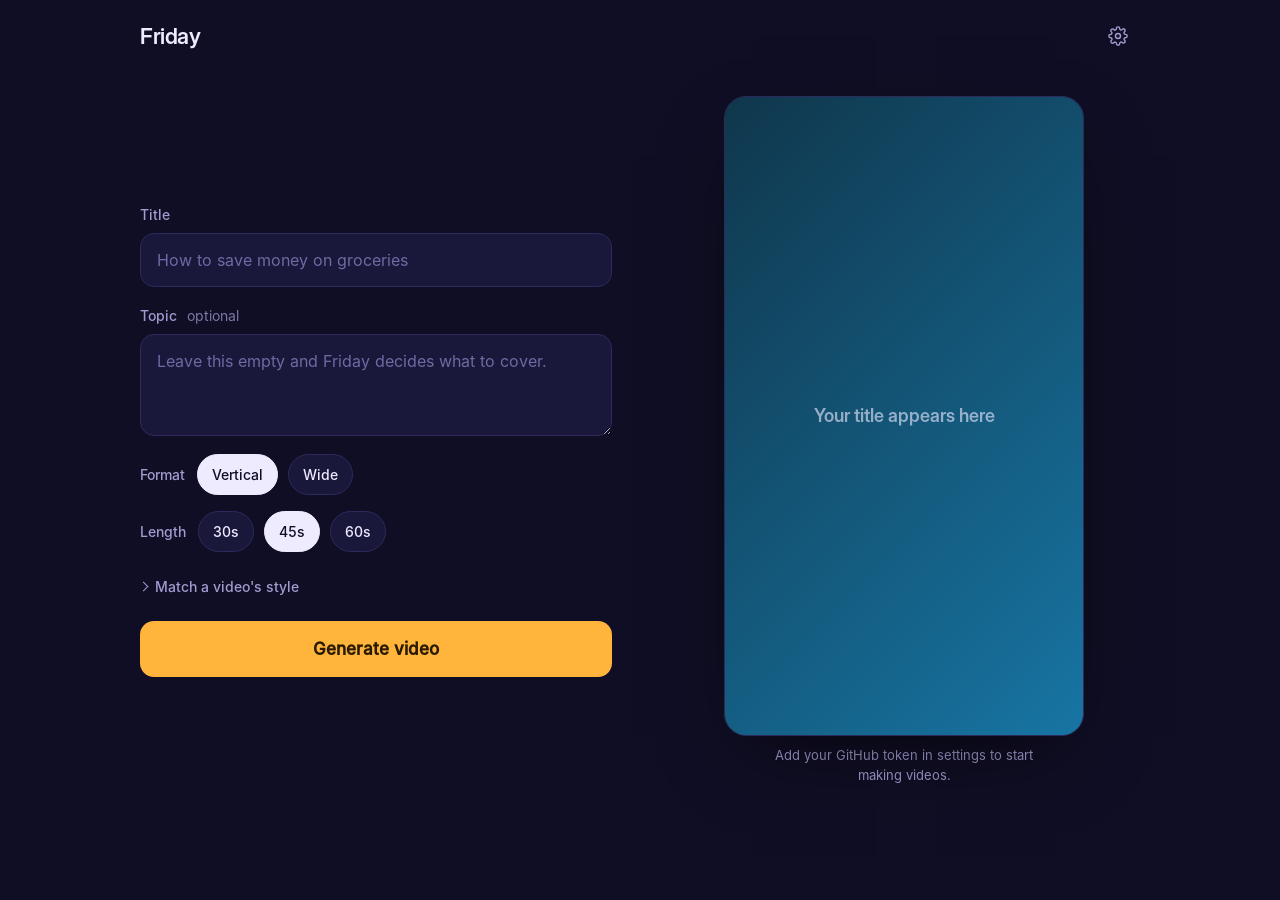
==== web/index.html @ fcac16cd "Add Friday: free AI short-video generator (web app + render engine) Give a title, press Generate, ge" ====
<!doctype html>
<html lang="en">
<head>
  <meta charset="utf-8">
  <meta name="viewport" content="width=device-width, initial-scale=1, viewport-fit=cover">
  <title>Friday</title>
  <meta name="description" content="Give Friday a title and press Generate. It writes, voices, captions and renders the video.">
  <meta name="theme-color" content="#100e24">
  <link rel="manifest" href="manifest.webmanifest">
  <link rel="icon" href="icons/icon.svg" type="image/svg+xml">
  <link rel="apple-touch-icon" href="icons/icon-192.png">
  <link rel="stylesheet" href="styles.css">
</head>
<body>
  <header class="top">
    <span class="brand">Friday</span>
    <button class="icon-btn" id="open-settings" type="button" aria-label="Connection settings">
      <svg viewBox="0 0 24 24" width="20" height="20" fill="none" stroke="currentColor" stroke-width="1.7" stroke-linecap="round" stroke-linejoin="round" aria-hidden="true"><circle cx="12" cy="12" r="3"/><path d="M19.4 15a1.7 1.7 0 0 0 .3 1.8l.1.1a2 2 0 1 1-2.8 2.8l-.1-.1a1.7 1.7 0 0 0-1.8-.3 1.7 1.7 0 0 0-1 1.5V21a2 2 0 1 1-4 0v-.1a1.7 1.7 0 0 0-1.1-1.5 1.7 1.7 0 0 0-1.8.3l-.1.1a2 2 0 1 1-2.8-2.8l.1-.1a1.7 1.7 0 0 0 .3-1.8 1.7 1.7 0 0 0-1.5-1H3a2 2 0 1 1 0-4h.1a1.7 1.7 0 0 0 1.5-1.1 1.7 1.7 0 0 0-.3-1.8l-.1-.1a2 2 0 1 1 2.8-2.8l.1.1a1.7 1.7 0 0 0 1.8.3H9a1.7 1.7 0 0 0 1-1.5V3a2 2 0 1 1 4 0v.1a1.7 1.7 0 0 0 1 1.5 1.7 1.7 0 0 0 1.8-.3l.1-.1a2 2 0 1 1 2.8 2.8l-.1.1a1.7 1.7 0 0 0-.3 1.8V9a1.7 1.7 0 0 0 1.5 1H21a2 2 0 1 1 0 4h-.1a1.7 1.7 0 0 0-1.5 1z"/></svg>
    </button>
  </header>

  <main class="layout" id="layout" data-aspect="9:16" data-state="idle">
    <section class="stage-wrap" aria-label="Preview">
      <div class="stage" id="stage">
        <div class="stage__bg" aria-hidden="true"></div>
        <p class="stage__title" id="stage-title" data-empty="true">Your title appears here</p>
        <div class="stage__work" id="stage-work" hidden>
          <p class="stage__label" id="work-label" role="status" aria-live="polite">Waiting in line</p>
          <div class="stage__bar" aria-hidden="true"><i id="work-bar"></i></div>
        </div>
        <video class="stage__video" id="player" controls playsinline hidden></video>
      </div>
      <p class="engine-note" id="engine-note" hidden></p>
    </section>

    <form class="composer" id="composer" novalidate>
      <div class="field">
        <label for="title">Title</label>
        <input id="title" name="title" type="text" maxlength="120" autocomplete="off" placeholder="How to save money on groceries" required>
      </div>

      <div class="field">
        <label for="topic">Topic <span class="opt">optional</span></label>
        <textarea id="topic" name="topic" rows="3" maxlength="2000" placeholder="Leave this empty and Friday decides what to cover."></textarea>
      </div>

      <div class="row">
        <fieldset class="seg" id="aspect-seg">
          <legend>Format</legend>
          <label><input type="radio" name="aspect" value="9:16" checked><span>Vertical</span></label>
          <label><input type="radio" name="aspect" value="16:9"><span>Wide</span></label>
        </fieldset>
        <fieldset class="seg" id="length-seg">
          <legend>Length</legend>
          <label><input type="radio" name="seconds" value="30"><span>30s</span></label>
          <label><input type="radio" name="seconds" value="45" checked><span>45s</span></label>
          <label><input type="radio" name="seconds" value="60"><span>60s</span></label>
        </fieldset>
      </div>

      <details class="style">
        <summary>Match a video's style</summary>
        <div class="style__body">
          <label class="sr-only" for="style-url">YouTube link</label>
          <input id="style-url" name="style_url" type="url" inputmode="url" autocomplete="off" placeholder="Paste a YouTube link">
          <p class="hint">Friday copies the pacing and structure, never the words.</p>
        </div>
      </details>

      <div class="actions">
        <p class="error" id="error" role="alert" hidden></p>
        <ul class="notes" id="notes" hidden></ul>
        <button class="go" id="go" type="submit">Generate video</button>
        <div class="after" id="after" hidden>
          <a class="btn" id="download" href="#" download>Download video</a>
          <button class="btn btn--quiet" id="again" type="button">Make another</button>
        </div>
      </div>
    </form>
  </main>

  <dialog id="settings" aria-labelledby="settings-title">
    <form method="dialog" id="settings-form">
      <h2 id="settings-title">Connection</h2>
      <p class="hint">Friday renders your videos on GitHub, for free. It needs a token that can only run this one repository's Render workflow.</p>
      <label for="gh-token">GitHub token</label>
      <input id="gh-token" type="password" autocomplete="off" placeholder="github_pat_...">
      <p class="hint"><a href="https://github.com/settings/personal-access-tokens/new" target="_blank" rel="noopener">Create a token</a>. Choose "Only select repositories", pick this one, and set Actions to read and write. Nothing else.</p>
      <label for="gh-repo">Repository</label>
      <input id="gh-repo" type="text" autocomplete="off" spellcheck="false" placeholder="owner/repository">
      <details class="style">
        <summary>Use my own engine instead</summary>
        <div class="style__body">
          <label for="api-url">Engine address</label>
          <input id="api-url" type="url" inputmode="url" autocomplete="off" placeholder="https://engine.example.com">
          <label for="api-key">Access key <span class="opt">if you set one</span></label>
          <input id="api-key" type="password" autocomplete="off">
          <p class="hint">When an address is set, Friday uses it and ignores GitHub.</p>
        </div>
      </details>
      <p class="status" id="settings-status" role="status"></p>
      <div class="dialog-actions">
        <button class="btn btn--quiet" value="cancel" type="submit">Close</button>
        <button class="btn" id="save-settings" type="button">Save and test</button>
      </div>
    </form>
  </dialog>

  <script src="app.js"></script>
</body>
</html>
---- web/styles.css ----
@font-face { font-family: "Inter"; font-weight: 400; font-display: swap; src: url("fonts/inter-regular.woff") format("woff"); }
@font-face { font-family: "Inter"; font-weight: 500; font-display: swap; src: url("fonts/inter-medium.woff") format("woff"); }
@font-face { font-family: "Inter Display"; font-weight: 600; font-display: swap; src: url("fonts/inter-display-semibold.woff") format("woff"); }

:root {
  --night: #100e24;
  --panel: #19173a;
  --panel-hi: #221f4b;
  --line: #2d2a5c;
  --moon: #eeebff;
  --dim: #a09bd0;
  --signal: #ffb43b;
  --signal-ink: #2a1b00;
  --danger: #ff8a98;
  --ui: "Inter", system-ui, -apple-system, "Segoe UI", Roboto, sans-serif;
  --display: "Inter Display", "Inter", system-ui, sans-serif;
  --radius: 14px;
  color-scheme: dark;
}

*, *::before, *::after { box-sizing: border-box; }
html { -webkit-text-size-adjust: 100%; }
body {
  margin: 0;
  min-height: 100dvh;
  background: var(--night);
  color: var(--moon);
  font: 400 16px/1.5 var(--ui);
  padding: env(safe-area-inset-top) env(safe-area-inset-right) env(safe-area-inset-bottom) env(safe-area-inset-left);
}

.sr-only { position: absolute; width: 1px; height: 1px; overflow: hidden; clip: rect(0 0 0 0); white-space: nowrap; }
[hidden] { display: none !important; }

:focus-visible { outline: 2px solid var(--signal); outline-offset: 2px; }

/* ---------- header ---------- */
.top {
  display: flex; align-items: center; justify-content: space-between;
  max-width: 1040px; margin: 0 auto; padding: 14px 20px;
}
.brand { font: 600 22px/1 var(--display); letter-spacing: -0.02em; }
.icon-btn {
  display: grid; place-items: center; width: 44px; height: 44px;
  background: none; border: 0; border-radius: 50%; color: var(--dim); cursor: pointer;
}
.icon-btn:hover { color: var(--moon); background: var(--panel); }

/* ---------- layout ---------- */
.layout {
  --stage-h: min(46dvh, 460px);
  display: grid; gap: 20px;
  max-width: 1040px; margin: 0 auto; padding: 4px 20px 24px;
}
.stage-wrap { display: grid; justify-items: center; gap: 10px; }
.composer { display: grid; gap: 18px; align-content: start; max-width: 520px; width: 100%; margin: 0 auto; }

@media (min-width: 860px) {
  .layout {
    --stage-h: min(72dvh, 640px);
    grid-template-columns: minmax(0, 1fr) minmax(0, 1fr);
    gap: 56px; align-items: center; padding-top: 24px;
  }
  .stage-wrap { order: 2; }
  .composer { order: 1; margin: 0; justify-self: end; }
}

/* ---------- stage: the one memorable thing ---------- */
.stage {
  position: relative; overflow: hidden; isolation: isolate;
  height: var(--stage-h); aspect-ratio: 9 / 16; max-width: 100%;
  border-radius: 22px; background: #0e2a3a;
  border: 1px solid var(--line);
  box-shadow: 0 30px 80px -30px rgba(0, 0, 0, 0.7);
  display: grid; place-items: center;
  transition: aspect-ratio 0.35s ease;
}
.layout[data-aspect="16:9"] .stage { aspect-ratio: 16 / 9; height: auto; width: min(100%, calc(var(--stage-h) * 16 / 9)); }
@media (min-width: 860px) { .layout[data-aspect="16:9"] .stage { width: 100%; } }

.stage__bg {
  position: absolute; inset: -20%; z-index: -1;
  background: linear-gradient(135deg, #0e2a3a 0%, #1fb6ff 100%);
  background-size: 160% 160%;
  animation: drift 14s ease-in-out infinite alternate;
}
@keyframes drift { to { background-position: 100% 100%; transform: rotate(4deg) scale(1.05); } }

.stage__title {
  margin: 0; padding: 0 9%; text-align: center;
  font: 600 clamp(26px, 5.2vw, 44px) / 1.1 var(--display); letter-spacing: -0.025em;
  text-wrap: balance; overflow-wrap: anywhere;
  text-shadow: 0 2px 22px rgba(0, 0, 0, 0.45);
}
.layout[data-aspect="16:9"] .stage__title { font-size: clamp(22px, 3.4vw, 40px); }
.stage__title[data-empty="true"] { font-weight: 500; font-size: 18px; letter-spacing: 0; opacity: 0.6; text-shadow: none; }

.stage__work {
  position: absolute; inset: auto 0 0 0; padding: 18px 20px 20px;
  background: linear-gradient(to top, rgba(10, 8, 28, 0.78), transparent);
}
.stage__label { margin: 0 0 10px; font-size: 14px; font-weight: 500; text-align: center; }
.stage__bar { height: 4px; border-radius: 4px; background: rgba(255, 255, 255, 0.18); overflow: hidden; }
.stage__bar i { display: block; height: 100%; width: 0; background: var(--signal); border-radius: 4px; transition: width 0.6s ease; }

.stage__video { position: absolute; inset: 0; width: 100%; height: 100%; object-fit: contain; background: #000; }
.layout[data-state="running"] .stage__title { transform: translateY(-14%); transition: transform 0.4s ease; }

.engine-note { margin: 0; max-width: 34ch; text-align: center; font-size: 13px; color: var(--dim); }

/* ---------- form ---------- */
.field { display: grid; gap: 8px; }
label, legend { font-size: 14px; font-weight: 500; color: var(--dim); padding: 0; }
.opt { font-weight: 400; opacity: 0.75; margin-left: 6px; }

input[type="text"], input[type="url"], input[type="password"], textarea {
  width: 100%; padding: 14px 16px; font: inherit; color: var(--moon);
  background: var(--panel); border: 1px solid var(--line); border-radius: var(--radius);
  transition: border-color 0.15s, background 0.15s;
}
textarea { resize: vertical; min-height: 88px; }
input::placeholder, textarea::placeholder { color: #6f6aa3; }
input:hover, textarea:hover { border-color: #3c3880; }
input:focus-visible, textarea:focus-visible { outline: none; border-color: var(--signal); background: var(--panel-hi); }

.row { display: flex; flex-wrap: wrap; gap: 16px 20px; }
.seg { display: flex; flex-wrap: wrap; align-items: center; gap: 10px; border: 0; margin: 0; padding: 0; min-width: 0; }
.seg legend { float: left; margin-right: 2px; }
.seg label { position: relative; color: var(--moon); }
.seg input { position: absolute; opacity: 0; inset: 0; width: 100%; height: 100%; margin: 0; cursor: pointer; }
.seg span {
  display: block; padding: 9px 14px; border-radius: 999px; font-size: 14px;
  background: var(--panel); border: 1px solid var(--line); transition: background 0.15s, border-color 0.15s, color 0.15s;
}
.seg input:hover + span { border-color: #3c3880; }
.seg input:checked + span { background: var(--moon); color: var(--night); border-color: var(--moon); font-weight: 500; }
.seg input:focus-visible + span { outline: 2px solid var(--signal); outline-offset: 2px; }

.style summary {
  cursor: pointer; font-size: 14px; font-weight: 500; color: var(--dim);
  padding: 6px 0; list-style: none; display: inline-flex; align-items: center; gap: 8px;
}
.style summary::-webkit-details-marker { display: none; }
.style summary::before {
  content: ""; width: 7px; height: 7px; border-right: 1.6px solid currentColor; border-bottom: 1.6px solid currentColor;
  transform: rotate(-45deg); transition: transform 0.2s;
}
.style[open] summary::before { transform: rotate(45deg); }
.style summary:hover { color: var(--moon); }
.style__body { display: grid; gap: 8px; padding-top: 10px; }
.hint { margin: 0; font-size: 13px; color: var(--dim); }
.hint a { color: var(--signal); text-underline-offset: 3px; }

/* ---------- actions ---------- */
.actions { display: grid; gap: 12px; }
.go, .btn {
  display: inline-flex; align-items: center; justify-content: center;
  min-height: 52px; padding: 0 22px; border-radius: var(--radius); border: 0;
  font: 600 16px var(--ui); cursor: pointer; text-decoration: none;
  background: var(--signal); color: var(--signal-ink); transition: transform 0.12s, filter 0.15s;
}
.go { width: 100%; font-size: 17px; min-height: 56px; }
.go:hover, .btn:hover { filter: brightness(1.07); }
.go:active, .btn:active { transform: scale(0.985); }
.go:disabled { background: var(--panel-hi); color: var(--dim); cursor: progress; filter: none; transform: none; }
.btn--quiet { background: var(--panel); color: var(--moon); border: 1px solid var(--line); font-weight: 500; }

.after { display: grid; grid-template-columns: 1fr 1fr; gap: 10px; }
.error { margin: 0; padding: 12px 14px; border-radius: 12px; font-size: 14px; color: var(--danger); background: rgba(255, 138, 152, 0.1); border: 1px solid rgba(255, 138, 152, 0.3); }
.notes { margin: 0; padding: 0 0 0 18px; font-size: 13px; color: var(--dim); display: grid; gap: 4px; }

.layout[data-state="running"] .composer :is(input:not([type="radio"]), textarea) { opacity: 0.55; }
.layout[data-state="running"] .seg { opacity: 0.55; }

@media (max-width: 859px) {
  .actions { position: sticky; bottom: 0; padding: 12px 0 8px; background: linear-gradient(to top, var(--night) 70%, transparent); }
}

/* ---------- dialog ---------- */
dialog {
  width: min(440px, calc(100vw - 32px)); padding: 24px; color: var(--moon);
  background: var(--panel); border: 1px solid var(--line); border-radius: 20px;
}
dialog::backdrop { background: rgba(8, 6, 22, 0.7); }
dialog form { display: grid; gap: 10px; }
dialog h2 { margin: 0; font: 600 22px var(--display); letter-spacing: -0.02em; }
dialog label { margin-top: 6px; }
.dialog-actions { display: flex; justify-content: flex-end; gap: 10px; margin-top: 10px; }
.dialog-actions .btn { min-height: 46px; }
.status { margin: 0; min-height: 1.4em; font-size: 13px; color: var(--dim); }
.status[data-ok="true"] { color: #8fe3b0; }
.status[data-ok="false"] { color: var(--danger); }

@media (prefers-reduced-motion: reduce) {
  *, *::before, *::after { animation: none !important; transition: none !important; }
}
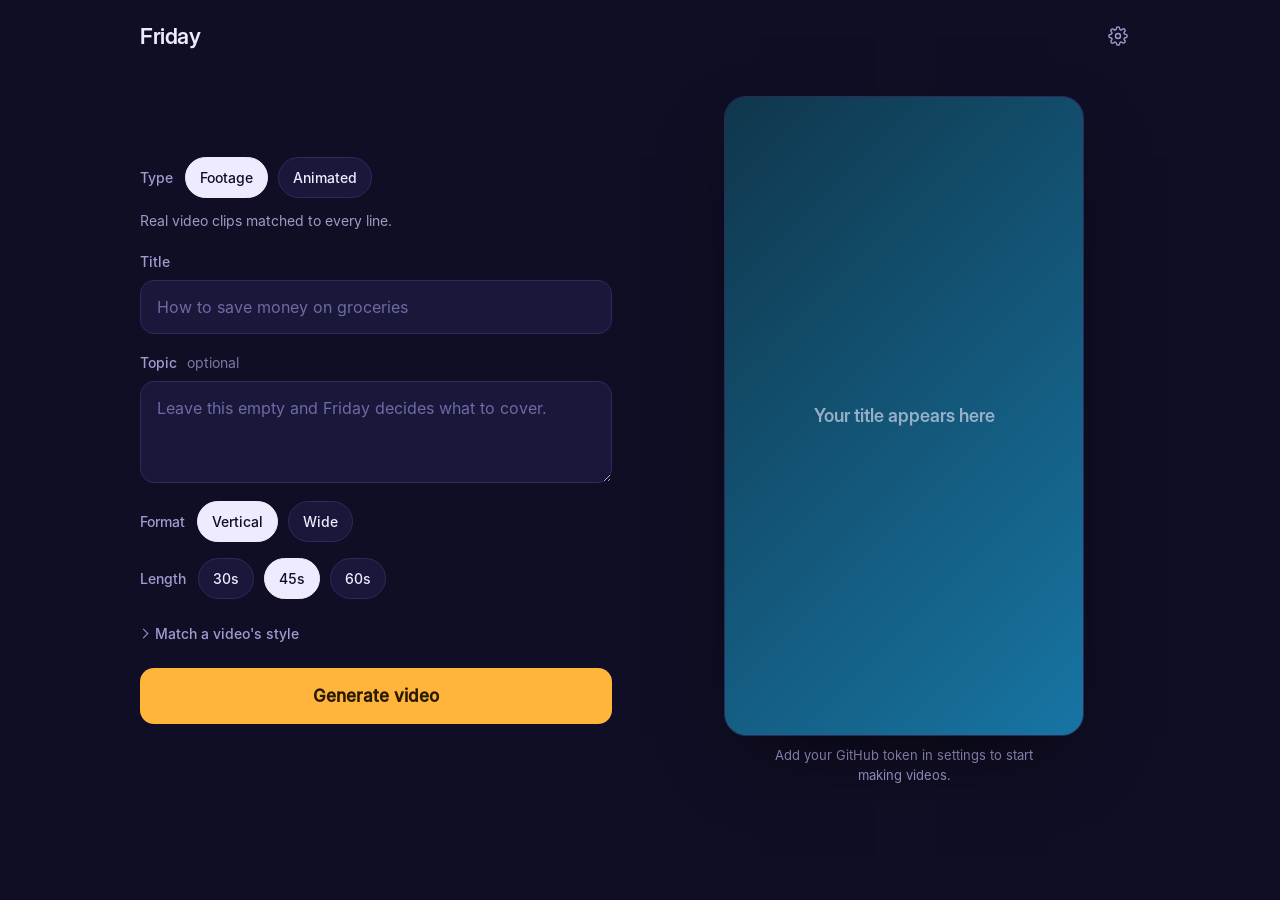
==== commit fadf34b0: "Add Animated explainer video type: code-drawn scenes, AI storyboard with validation and template fal" ====
--- a/web/index.html
+++ b/web/index.html
@@ -34,6 +34,15 @@
     </section>
 
     <form class="composer" id="composer" novalidate>
+      <div class="row">
+        <fieldset class="seg" id="kind-seg">
+          <legend>Type</legend>
+          <label><input type="radio" name="kind" value="footage" checked><span>Footage</span></label>
+          <label><input type="radio" name="kind" value="explainer"><span>Animated</span></label>
+        </fieldset>
+      </div>
+      <p class="kind-hint" id="kind-hint">Real video clips matched to every line.</p>
+
       <div class="field">
         <label for="title">Title</label>
         <input id="title" name="title" type="text" maxlength="120" autocomplete="off" placeholder="How to save money on groceries" required>
--- a/web/styles.css
+++ b/web/styles.css
@@ -176,6 +176,11 @@
   .actions { position: sticky; bottom: 0; padding: 12px 0 8px; background: linear-gradient(to top, var(--night) 70%, transparent); }
 }
 
+/* ---------- finished: just the video, any notes, and the two actions ---------- */
+.layout[data-state="done"] .composer > :is(.field, .row, .style) { display: none; }
+.layout[data-state="done"] .actions { position: static; padding: 0; background: none; }
+.after .btn { padding: 0 12px; white-space: nowrap; }
+
 /* ---------- dialog ---------- */
 dialog {
   width: min(440px, calc(100vw - 32px)); padding: 24px; color: var(--moon);
@@ -194,3 +199,6 @@
 @media (prefers-reduced-motion: reduce) {
   *, *::before, *::after { animation: none !important; transition: none !important; }
 }
+
+.kind-hint { margin: -6px 0 2px; font-size: 14px; color: var(--moon-dim, #9a9cc8); }
+.layout[data-state="done"] .composer > .kind-hint { display: none; }
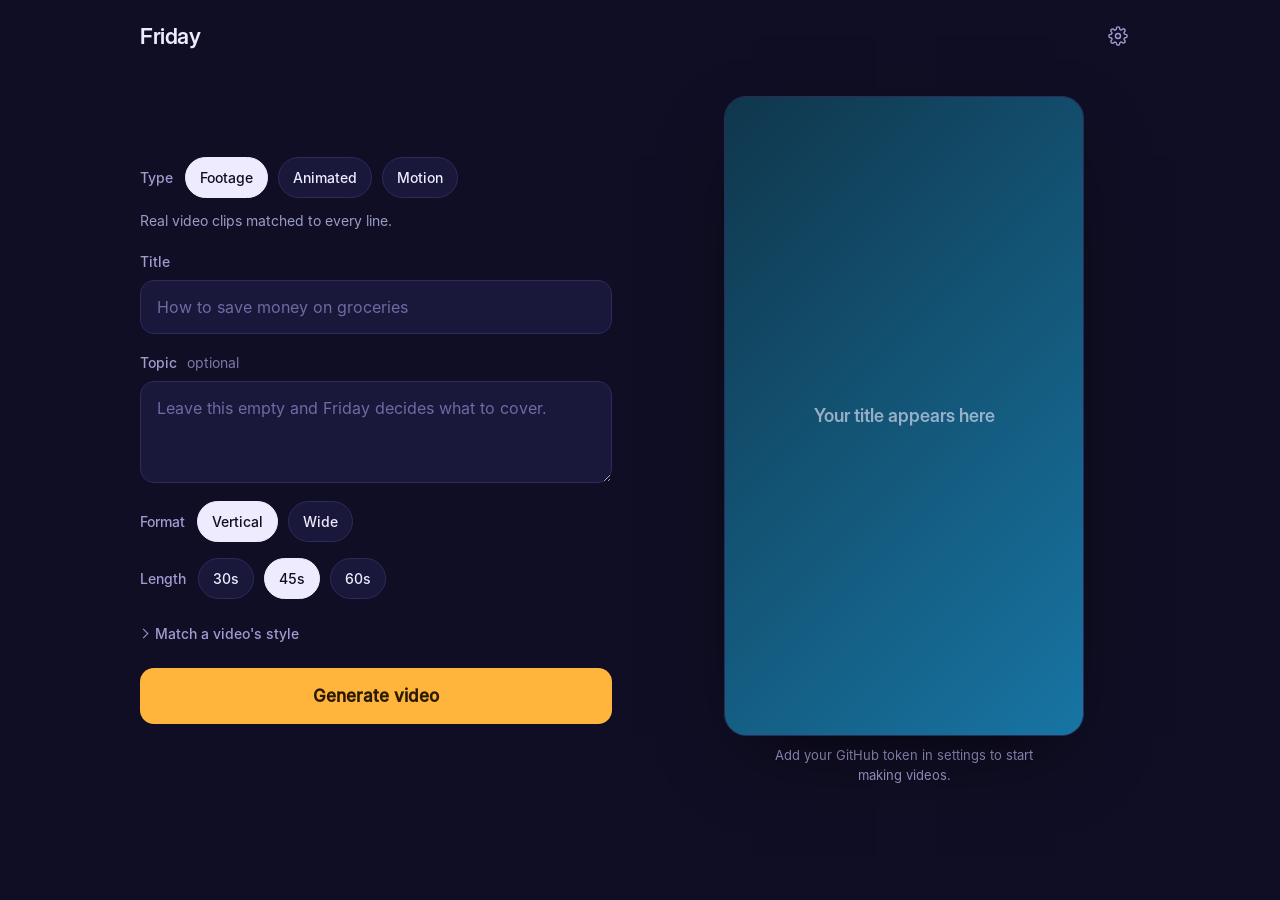
==== commit f5953b3f: "Motion type: browser-drawn kinetic typography, burst, number, list, pattern, 3D ring, cube, phone, r" ====
--- a/web/index.html
+++ b/web/index.html
@@ -39,6 +39,7 @@
           <legend>Type</legend>
           <label><input type="radio" name="kind" value="footage" checked><span>Footage</span></label>
           <label><input type="radio" name="kind" value="explainer"><span>Animated</span></label>
+          <label><input type="radio" name="kind" value="motion"><span>Motion</span></label>
         </fieldset>
       </div>
       <p class="kind-hint" id="kind-hint">Real video clips matched to every line.</p>
